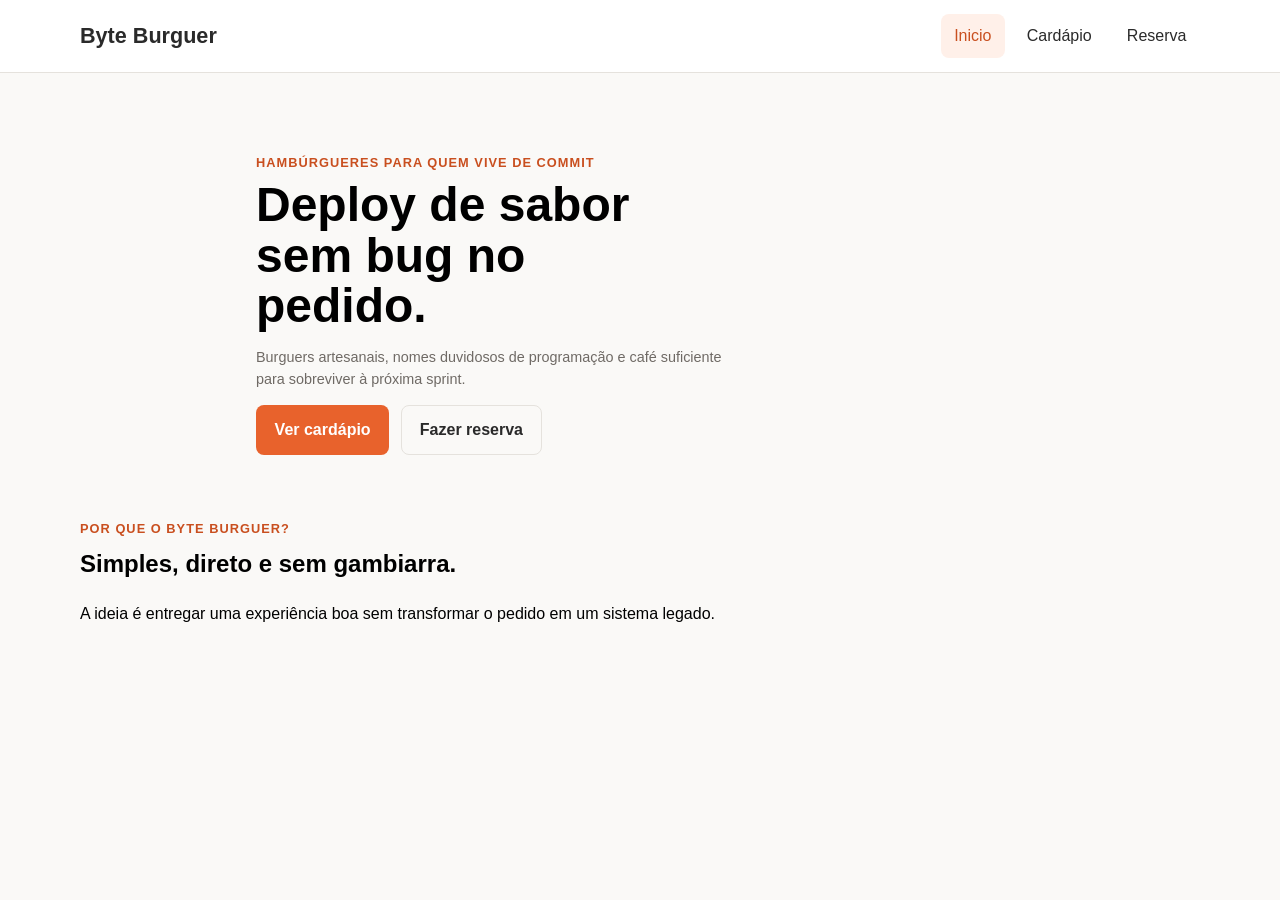
==== modulo-css/byte-burguer-v2/index.html @ f47053dc "Aula 10" ====
<!DOCTYPE html>
<html lang="pt-BR">

<head>
    <meta charset="UTF-8">
    <meta name="viewport" content="width=device-width, initial-scale=1.0">
    <title>Byte Burguer</title>
    <link rel="stylesheet" href="style.css">
</head>

<body>
    <header class="site-header">
        <div class="container header-content">
            <a class="brand" href="index.html">Byte Burguer</a>

            <nav class="main-nav">
                <a href="index.html" aria-current="page">Inicio</a>
                <a href="index.html">Cardápio</a>
                <a href="index.html">Reserva</a>
            </nav>
        </div>
    </header>

    <main>
        <section class="hero" id="sectionHero">
            <div class="container hero-content">
                <p class="eyebrow">Hambúrgueres para quem vive de commit</p>

                <h1>Deploy de sabor sem bug no pedido.</h1>
                <p class="hero-text">
                    Burguers artesanais, nomes duvidosos de programação e café suficiente
                    para sobreviver à próxima sprint.
                </p>

                <div class="hero-actions">
                    <a class="button button-primary" href="cardapio.html">Ver cardápio</a>
                    <a class="button button-secondary" href="reserva.html">Fazer reserva</a>
                </div>
            </div>
        </section>

        <section>
            <div class="container">
                <header>
                    <p class="eyebrow">Por que o Byte Burguer?</p>
                    <h2>Simples, direto e sem gambiarra.</h2>
                    <p>
                        A ideia é entregar uma experiência boa sem transformar o pedido
                        em um sistema legado.
                    </p>
                </header>
            </div>
        </section>
    </main>

    <footer>

    </footer>

</body>

</html>
---- modulo-css/byte-burguer-v2/style.css ----
:root {
    --color-primary: #e8622c;
    --color-text: #2a2a2a;
    --color-background: #faf9f7;
    --color-border: #e5e2dd;
    --color-primary-dark: #c94f1f;

    --radius-small: 0.5rem;
    --radius-medium: 1rem;
}

* {
    box-sizing: border-box;
}

body {
    margin: 0;
    background-color: var(--color-background);
    font-family: Arial, Helvetica, sans-serif;
    font-size: 1rem;
    line-height: 1.5;
}

.site-header {
    background-color: #ffffff;
    border-bottom: 1px solid var(--color-border);
}

h1,
h2,
h3,
p {
    margin-top: 0;
}


h1 {
    max-width: 14ch;
    margin-bottom: 1rem;
    font-size: 3rem;
    line-height: 1.05;
}

.container {
    width: 90%;
    max-width: 70rem;
    margin: 0 auto;
}

.header-content {
    min-height: 4.5rem;
    display: flex;
    align-items: center;
    justify-content: space-between;
    gap: 2rem;
}

.brand {
    color: var(--color-text);
    font-size: 1.35rem;
    font-weight: 700;
    text-decoration: none;
}

.main-nav {
    display: flex;
    align-items: center;
    gap: 0.5rem;
}

.main-nav a {
    display: inline-block;
    padding: 0.6rem 0.85rem;
    color: var(--color-text);
    border-radius: var(--radius-small);
    text-decoration: none;
}

.main-nav a:hover,
.main-nav a[aria-current="page"] {
    background-color: #fff0e9;
    color: var(--color-primary-dark);
}

.eyebrow {
    margin-bottom: 0.5rem;
    color: var(--color-primary-dark);
    font-size: 0.8rem;
    font-weight: 700;
    letter-spacing: 0.08em;
    text-transform: uppercase;
}

.hero {
    padding: 5rem 0 4rem;
}

.hero-content {
    max-width: 48rem;
}

.hero-text {
    max-width: 60ch;
    font-size: 0.9rem;
    color: #6f6a65;
}

.hero-actions {
    display: flex;
    gap: 0.75rem;
}

.button {
    padding: 0.75rem 1.1rem;
    border: 1px solid transparent;
    border-radius: var(--radius-small);
    font-weight: 700;
    text-decoration: none;
    cursor: pointer;

    transition:
        background-color 0.2s ease,
        border-color 0.2s ease,
        transform 0.2s ease;
}

.button:hover {
    transform: translateY(-2px);
}

.button-primary {
    background-color: var(--color-primary);
    color: #ffffff;
}

.button-primary:hover {
    background-color: var(--color-primary-dark);
}

.button-secondary {
    background-color: transparent;
    border-color: var(--color-border);
    color: var(--color-text);
}

.button-secondary:hover {
    border-color: var(--color-primary);
}
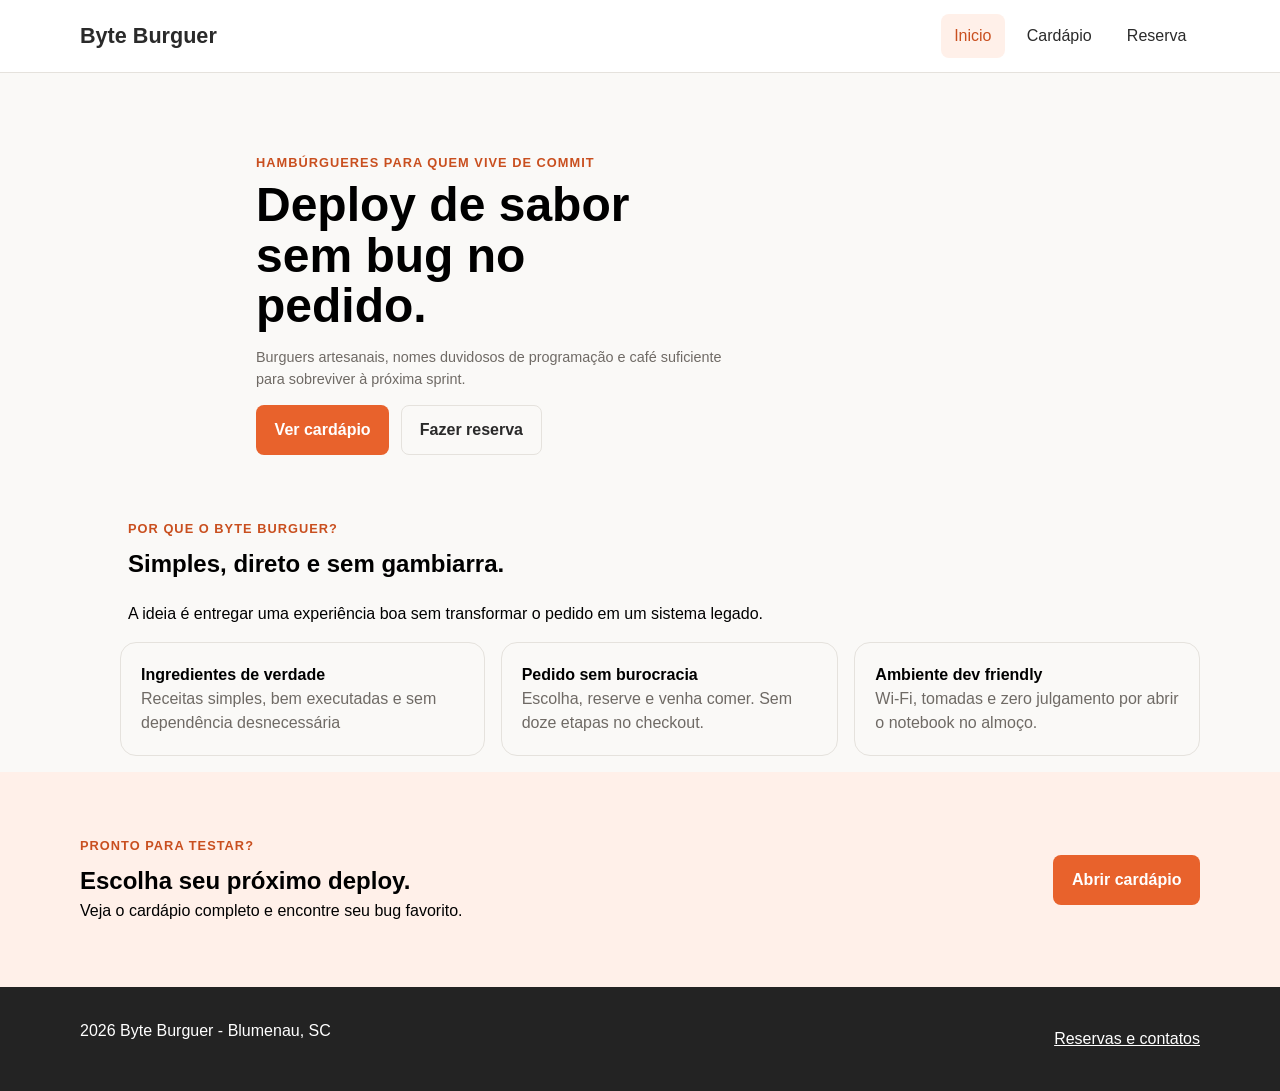
==== commit fe39c5cf: "Aula 11" ====
--- a/modulo-css/byte-burguer-v2/index.html
+++ b/modulo-css/byte-burguer-v2/index.html
@@ -15,7 +15,7 @@
 
             <nav class="main-nav">
                 <a href="index.html" aria-current="page">Inicio</a>
-                <a href="index.html">Cardápio</a>
+                <a href="cardapio.html">Cardápio</a>
                 <a href="index.html">Reserva</a>
             </nav>
         </div>
@@ -41,7 +41,7 @@
 
         <section>
             <div class="container">
-                <header>
+                <header class="section-heading">
                     <p class="eyebrow">Por que o Byte Burguer?</p>
                     <h2>Simples, direto e sem gambiarra.</h2>
                     <p>
@@ -49,12 +49,44 @@
                         em um sistema legado.
                     </p>
                 </header>
+
+                <ul class="feature-list">
+                    <li class="feature-card">
+                        <strong>Ingredientes de verdade</strong>
+                        <span>Receitas simples, bem executadas e sem dependência desnecessária</span>
+                    </li>
+
+                    <li class="feature-card">
+                        <strong>Pedido sem burocracia</strong>
+                        <span>Escolha, reserve e venha comer. Sem doze etapas no checkout.</span>
+                    </li>
+
+                    <li class="feature-card">
+                        <strong>Ambiente dev friendly</strong>
+                        <span>Wi-Fi, tomadas e zero julgamento por abrir o notebook no almoço.</span>
+                    </li>
+                </ul>
+            </div>
+        </section>
+
+        <section class="section section-highlight">
+            <div class="container cta-content">
+                <div>
+                    <p class="eyebrow">Pronto para testar?</p>
+                    <h2>Escolha seu próximo deploy.</h2>
+                    <p>Veja o cardápio completo e encontre seu bug favorito.</p>
+                </div>
+
+                <a class="button button-primary" href="cardapio.html">Abrir cardápio</a>
             </div>
         </section>
     </main>
 
-    <footer>
-
+    <footer class="site-footer">
+        <div class="container footer-content">
+            <p>2026 Byte Burguer - Blumenau, SC</p>
+            <a href="reserva.html">Reservas e contatos</a>
+        </div>
     </footer>
 
 </body>
--- a/modulo-css/byte-burguer-v2/style.css
+++ b/modulo-css/byte-burguer-v2/style.css
@@ -145,4 +145,147 @@
 
 .button-secondary:hover {
     border-color: var(--color-primary);
+}
+
+.feature-list {
+    display: flex;
+    gap: 1rem;
+    list-style: none;
+}
+
+.feature-card {
+    padding: 1.25rem;
+    border: 1px solid var(--color-border);
+    border-radius: var(--radius-medium);
+
+    transition:
+        border-color 0.2s ease,
+        transform 0.2s ease;
+}
+
+.feature-card strong,
+.feature-card span {
+    display: block;
+}
+
+.feature-card span {
+    color: #6f6a65;
+}
+
+.feature-card:hover {
+    transform: translateY(-2px);
+    border-color: var(--color-primary);
+}
+
+.section,
+.page-intro {
+    padding: 4rem 0;
+}
+
+.page-intro {
+    background-color: #ffffff;
+}
+
+.section-heading {
+    margin-left: 3rem;
+}
+
+.section-highlight {
+    background-color: #fff0e9;
+}
+
+.cta-content {
+    display: flex;
+    align-items: center;
+    justify-content: space-between;
+}
+
+.cta-content p:last-child,
+.cta-content h2 {
+    margin: 0;
+}
+
+.site-footer {
+    padding: 2rem 0;
+    background-color: #232323;
+    color: #ffffff;
+}
+
+.footer-content {
+    display: flex;
+    align-items: center;
+    justify-content: space-between;
+}
+
+.site-footer a {
+    color: #ffffff;
+}
+
+/* MENU */
+.menu-grid {
+    display: grid;
+    grid-template-columns: repeat(3, 1fr);
+    gap: 1.5rem;
+
+    margin: 0;
+    padding: 0;
+    list-style: none;
+}
+
+.menu-card {
+    padding: 1.5rem;
+    display: flex;
+    flex-direction: column;
+    justify-content: space-between;
+
+    gap: 1.5rem;
+    background-color: #ffffff;
+    border: 1px solid var(--color-border);
+    border-radius: var(--radius-medium);
+    box-shadow: 0 0.5rem 1.5rem rgb(42 42 42 / 8%);
+
+    transition:
+        transform 0.2s ease,
+        box-shadow 0.2s ease,
+        border-color 0.2s ease;
+}
+
+.menu-card:hover {
+    transform: translateY(-0.25rem);
+    border-color: var(--color-primary);
+    box-shadow: 0 0.8rem 2rem rgb(42 42 42 / 12%);
+}
+
+.menu-card p {
+    margin-bottom: 0;
+    color: #6f6a65;
+}
+
+#div-tag {
+    display: flex;
+    align-items: center;
+    justify-content: space-between;
+}
+
+.tag {
+    padding: 0.25rem 0.55rem;
+    margin-bottom: 1rem;
+    background-color: #fff0e9;
+    border-radius: 999px;
+    color: var(--color-primary-dark);
+    font-size: 0.75rem;
+    font-weight: 700;
+}
+
+.menu-card-footer {
+    display: flex;
+    align-items: flex-end;
+    justify-content: space-between;
+    color: #6f6a65;
+    font-size: 0.875rem;
+}
+
+.price {
+    color: var(--color-text);
+    font-size: 1.3rem;
 }
